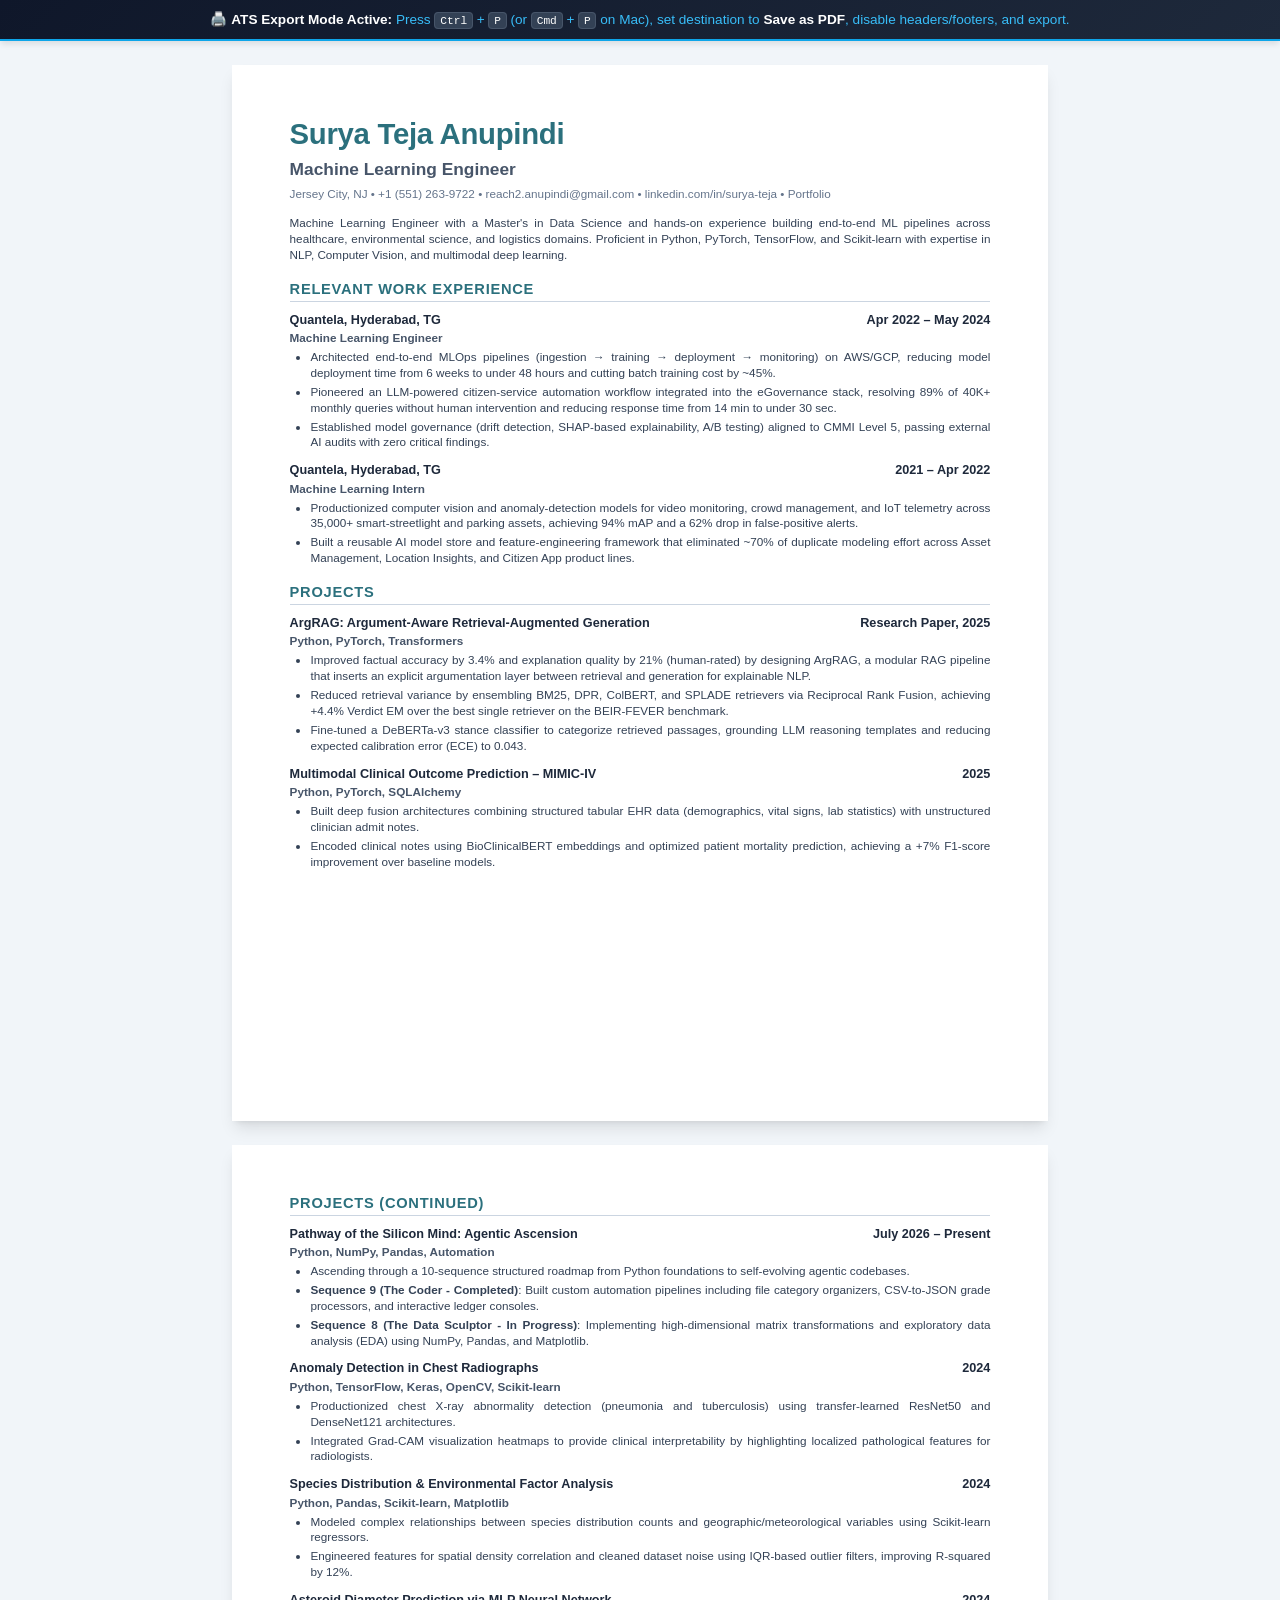
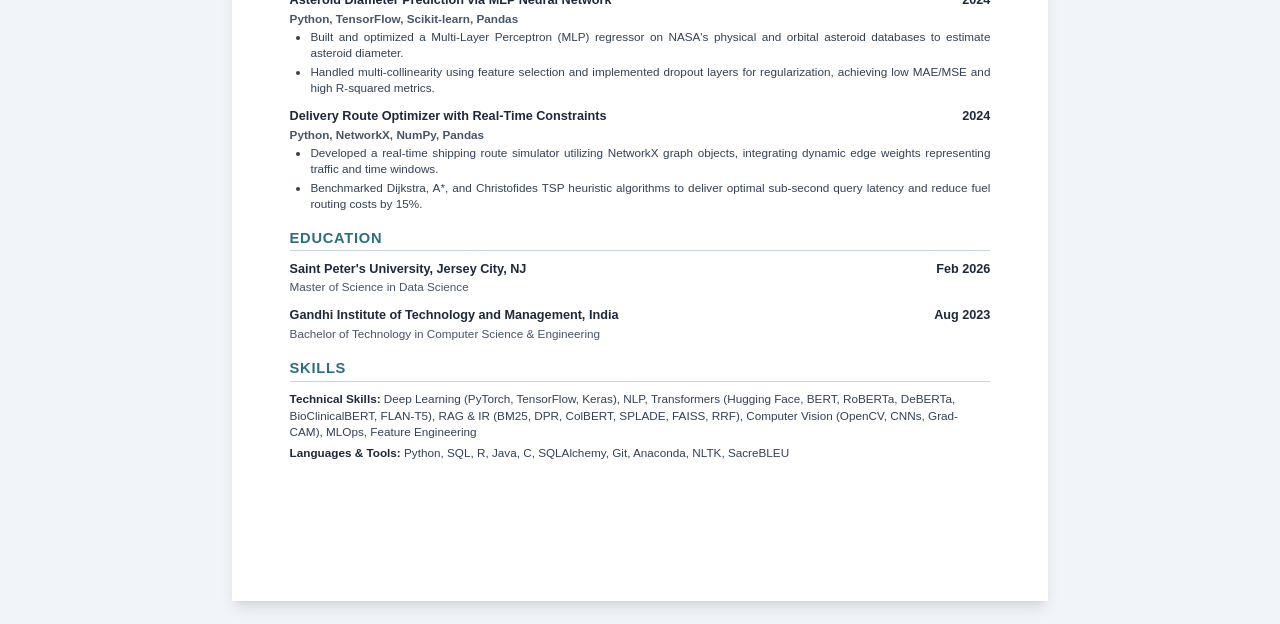
==== resume.html @ a3366402 "Update portfolio and resume with Sequence 9 climb and 2-page resume layout" ====
<!DOCTYPE html>
<html lang="en">
<head>
    <meta charset="UTF-8">
    <meta name="viewport" content="width=device-width, initial-scale=1.0">
    <title>Surya Teja Anupindi - Resume</title>
    <style>
        /* ==========================================================================
           Web View Styling (Screen Preview)
           ========================================================================== */
        body {
            background-color: #f1f5f9;
            color: #334155;
            font-family: 'Helvetica Neue', Helvetica, Arial, sans-serif;
            margin: 0;
            padding: 0;
            line-height: 1.4;
        }

        /* Top Instruction Banner */
        .instruction-banner {
            background: linear-gradient(135deg, #0f172a 0%, #1e293b 100%);
            color: #38bdf8;
            padding: 0.6rem;
            text-align: center;
            font-size: 0.85rem;
            border-bottom: 2px solid #0ea5e9;
            box-shadow: 0 4px 6px -1px rgba(0, 0, 0, 0.1);
        }
        .instruction-banner strong {
            color: #ffffff;
        }
        .instruction-banner kbd {
            background-color: #334155;
            border: 1px solid #475569;
            border-radius: 4px;
            color: #ffffff;
            padding: 0.1rem 0.3rem;
            font-size: 0.7rem;
            font-family: monospace;
        }

        /* Document Paper Setup */
        .resume-page {
            background-color: #ffffff;
            width: 8.5in;
            min-height: 11in;
            margin: 1.5rem auto;
            padding: 0.5in 0.6in;
            box-shadow: 0 10px 15px -3px rgba(0, 0, 0, 0.1), 0 4px 6px -4px rgba(0, 0, 0, 0.1);
            box-sizing: border-box;
        }

        /* Typography & Layout */
        .resume-header {
            margin-bottom: 0.8rem;
        }
        .name {
            font-size: 22pt;
            font-weight: 700;
            color: #2b707d; /* Teal Accent Color */
            margin: 0;
            letter-spacing: -0.01em;
        }
        .title {
            font-size: 13pt;
            font-weight: 600;
            color: #475569;
            margin: 0.2rem 0 0.3rem 0;
        }
        .contact-info {
            font-size: 8.8pt;
            color: #64748b;
            margin: 0;
        }
        .contact-info a {
            color: #64748b;
            text-decoration: none;
        }
        .contact-info a:hover {
            color: #2b707d;
        }

        /* Professional Summary */
        .summary-text {
            font-size: 8.8pt;
            color: #334155;
            margin-top: 0.8rem;
            margin-bottom: 0.8rem;
            text-align: justify;
            line-height: 1.35;
        }

        /* Section Headings with Divider Line */
        .section-header {
            font-size: 11pt;
            font-weight: bold;
            color: #2b707d; /* Teal Accent Color */
            margin-top: 1rem;
            margin-bottom: 0.6rem;
            text-transform: uppercase;
            letter-spacing: 0.05em;
            border-bottom: 1px solid #cbd5e1;
            padding-bottom: 0.1rem;
        }

        /* Entry Layout: Company / Location / Dates */
        .entry-container {
            margin-bottom: 0.75rem;
        }
        .entry-header {
            display: flex;
            justify-content: space-between;
            align-items: baseline;
            font-size: 9.5pt;
            margin-bottom: 0.05rem;
        }
        .company-name {
            font-weight: bold;
            color: #1e293b;
        }
        .entry-dates {
            font-weight: bold;
            color: #1e293b;
        }
        .entry-role {
            font-size: 8.8pt;
            font-weight: 600;
            color: #475569;
            margin-bottom: 0.15rem;
        }

        /* Bullet lists matching Resume Worded style */
        ul.bullets-list {
            margin: 0 0 0.4rem 0;
            padding-left: 1.3rem;
            font-size: 8.8pt;
            line-height: 1.35;
            color: #334155;
            list-style-type: disc;
        }
        ul.bullets-list li {
            margin-bottom: 0.2rem;
            text-align: justify;
        }

        /* Skills block key-value style */
        .skills-container {
            font-size: 8.8pt;
            line-height: 1.4;
            color: #334155;
        }
        .skills-row {
            margin-bottom: 0.3rem;
        }
        .skills-row strong {
            color: #1e293b;
        }

        /* ==========================================================================
           Print & Export Styling (Triggers on print/save to PDF)
           ========================================================================== */
        @media print {
            body {
                background-color: #ffffff;
                color: #000000;
                font-family: 'Helvetica Neue', Helvetica, Arial, sans-serif;
            }

            .instruction-banner {
                display: none !important;
            }

            .resume-page {
                width: 100%;
                height: 100%;
                margin: 0;
                padding: 0;
                box-shadow: none;
                page-break-after: always;
            }
            .resume-page:last-of-type {
                page-break-after: avoid;
            }

            .name {
                color: #2b707d !important;
                -webkit-print-color-adjust: exact;
                print-color-adjust: exact;
            }

            .section-header {
                color: #2b707d !important;
                border-bottom: 1px solid #cbd5e1;
                -webkit-print-color-adjust: exact;
                print-color-adjust: exact;
            }

            .company-name, .entry-dates {
                color: #000000;
            }

            .entry-role {
                color: #334155;
            }

            ul.bullets-list li {
                color: #000000;
            }

            .entry-container, .project-item {
                page-break-inside: avoid;
            }
            
            @page {
                size: letter;
                margin: 0.5in 0.5in;
            }
        }
    </style>
</head>
<body>

    <!-- Instruction Banner (Hidden during PDF prints) -->
    <div class="instruction-banner">
        🖨️ <strong>ATS Export Mode Active:</strong> Press <kbd>Ctrl</kbd> + <kbd>P</kbd> (or <kbd>Cmd</kbd> + <kbd>P</kbd> on Mac), set destination to <strong>Save as PDF</strong>, disable headers/footers, and export.
    </div>

    <!-- Paper Body -->
    <!-- Paper Body -->
    <div class="resume-page" id="page-1">
        
        <!-- Header -->
        <div class="resume-header">
            <h1 class="name">Surya Teja Anupindi</h1>
            <div class="title">Machine Learning Engineer</div>
            <p class="contact-info">
                Jersey City, NJ &bull; +1 (551) 263-9722 &bull; <a href="mailto:reach2.anupindi@gmail.com">reach2.anupindi@gmail.com</a> &bull; <a href="https://linkedin.com">linkedin.com/in/surya-teja</a> &bull; <a href="https://gehrmansparrow-dev.github.io/Portfolio/">Portfolio</a>
            </p>
        </div>

        <!-- Summary -->
        <p class="summary-text">
            Machine Learning Engineer with a Master's in Data Science and hands-on experience building end-to-end ML pipelines across healthcare, environmental science, and logistics domains. Proficient in Python, PyTorch, TensorFlow, and Scikit-learn with expertise in NLP, Computer Vision, and multimodal deep learning.
        </p>

        <!-- Section: Experience -->
        <div class="section-header">Relevant Work Experience</div>
        
        <div class="entry-container">
            <div class="entry-header">
                <span class="company-name">Quantela, Hyderabad, TG</span>
                <span class="entry-dates">Apr 2022 &ndash; May 2024</span>
            </div>
            <div class="entry-role">Machine Learning Engineer</div>
            <ul class="bullets-list">
                <li>Architected end-to-end MLOps pipelines (ingestion &rarr; training &rarr; deployment &rarr; monitoring) on AWS/GCP, reducing model deployment time from 6 weeks to under 48 hours and cutting batch training cost by ~45%.</li>
                <li>Pioneered an LLM-powered citizen-service automation workflow integrated into the eGovernance stack, resolving 89% of 40K+ monthly queries without human intervention and reducing response time from 14 min to under 30 sec.</li>
                <li>Established model governance (drift detection, SHAP-based explainability, A/B testing) aligned to CMMI Level 5, passing external AI audits with zero critical findings.</li>
            </ul>
        </div>

        <div class="entry-container">
            <div class="entry-header">
                <span class="company-name">Quantela, Hyderabad, TG</span>
                <span class="entry-dates">2021 &ndash; Apr 2022</span>
            </div>
            <div class="entry-role">Machine Learning Intern</div>
            <ul class="bullets-list">
                <li>Productionized computer vision and anomaly-detection models for video monitoring, crowd management, and IoT telemetry across 35,000+ smart-streetlight and parking assets, achieving 94% mAP and a 62% drop in false-positive alerts.</li>
                <li>Built a reusable AI model store and feature-engineering framework that eliminated ~70% of duplicate modeling effort across Asset Management, Location Insights, and Citizen App product lines.</li>
            </ul>
        </div>

        <!-- Section: Projects -->
        <div class="section-header">Projects</div>

        <div class="entry-container">
            <div class="entry-header">
                <span class="company-name">ArgRAG: Argument-Aware Retrieval-Augmented Generation</span>
                <span class="entry-dates">Research Paper, 2025</span>
            </div>
            <div class="entry-role">Python, PyTorch, Transformers</div>
            <ul class="bullets-list">
                <li>Improved factual accuracy by 3.4% and explanation quality by 21% (human-rated) by designing ArgRAG, a modular RAG pipeline that inserts an explicit argumentation layer between retrieval and generation for explainable NLP.</li>
                <li>Reduced retrieval variance by ensembling BM25, DPR, ColBERT, and SPLADE retrievers via Reciprocal Rank Fusion, achieving +4.4% Verdict EM over the best single retriever on the BEIR-FEVER benchmark.</li>
                <li>Fine-tuned a DeBERTa-v3 stance classifier to categorize retrieved passages, grounding LLM reasoning templates and reducing expected calibration error (ECE) to 0.043.</li>
            </ul>
        </div>

        <div class="entry-container">
            <div class="entry-header">
                <span class="company-name">Multimodal Clinical Outcome Prediction &ndash; MIMIC-IV</span>
                <span class="entry-dates">2025</span>
            </div>
            <div class="entry-role">Python, PyTorch, SQLAlchemy</div>
            <ul class="bullets-list">
                <li>Built deep fusion architectures combining structured tabular EHR data (demographics, vital signs, lab statistics) with unstructured clinician admit notes.</li>
                <li>Encoded clinical notes using BioClinicalBERT embeddings and optimized patient mortality prediction, achieving a +7% F1-score improvement over baseline models.</li>
            </ul>
        </div>

    </div>

    <div class="resume-page" id="page-2">
        
        <!-- Section: Projects (Continued) -->
        <div class="section-header" style="margin-top: 0;">Projects (Continued)</div>

        <div class="entry-container">
            <div class="entry-header">
                <span class="company-name">Pathway of the Silicon Mind: Agentic Ascension</span>
                <span class="entry-dates">July 2026 &ndash; Present</span>
            </div>
            <div class="entry-role">Python, NumPy, Pandas, Automation</div>
            <ul class="bullets-list">
                <li>Ascending through a 10-sequence structured roadmap from Python foundations to self-evolving agentic codebases.</li>
                <li><strong>Sequence 9 (The Coder - Completed)</strong>: Built custom automation pipelines including file category organizers, CSV-to-JSON grade processors, and interactive ledger consoles.</li>
                <li><strong>Sequence 8 (The Data Sculptor - In Progress)</strong>: Implementing high-dimensional matrix transformations and exploratory data analysis (EDA) using NumPy, Pandas, and Matplotlib.</li>
            </ul>
        </div>

        <div class="entry-container">
            <div class="entry-header">
                <span class="company-name">Anomaly Detection in Chest Radiographs</span>
                <span class="entry-dates">2024</span>
            </div>
            <div class="entry-role">Python, TensorFlow, Keras, OpenCV, Scikit-learn</div>
            <ul class="bullets-list">
                <li>Productionized chest X-ray abnormality detection (pneumonia and tuberculosis) using transfer-learned ResNet50 and DenseNet121 architectures.</li>
                <li>Integrated Grad-CAM visualization heatmaps to provide clinical interpretability by highlighting localized pathological features for radiologists.</li>
            </ul>
        </div>

        <div class="entry-container">
            <div class="entry-header">
                <span class="company-name">Species Distribution &amp; Environmental Factor Analysis</span>
                <span class="entry-dates">2024</span>
            </div>
            <div class="entry-role">Python, Pandas, Scikit-learn, Matplotlib</div>
            <ul class="bullets-list">
                <li>Modeled complex relationships between species distribution counts and geographic/meteorological variables using Scikit-learn regressors.</li>
                <li>Engineered features for spatial density correlation and cleaned dataset noise using IQR-based outlier filters, improving R-squared by 12%.</li>
            </ul>
        </div>

        <div class="entry-container">
            <div class="entry-header">
                <span class="company-name">Asteroid Diameter Prediction via MLP Neural Network</span>
                <span class="entry-dates">2024</span>
            </div>
            <div class="entry-role">Python, TensorFlow, Scikit-learn, Pandas</div>
            <ul class="bullets-list">
                <li>Built and optimized a Multi-Layer Perceptron (MLP) regressor on NASA's physical and orbital asteroid databases to estimate asteroid diameter.</li>
                <li>Handled multi-collinearity using feature selection and implemented dropout layers for regularization, achieving low MAE/MSE and high R-squared metrics.</li>
            </ul>
        </div>

        <div class="entry-container">
            <div class="entry-header">
                <span class="company-name">Delivery Route Optimizer with Real-Time Constraints</span>
                <span class="entry-dates">2024</span>
            </div>
            <div class="entry-role">Python, NetworkX, NumPy, Pandas</div>
            <ul class="bullets-list">
                <li>Developed a real-time shipping route simulator utilizing NetworkX graph objects, integrating dynamic edge weights representing traffic and time windows.</li>
                <li>Benchmarked Dijkstra, A*, and Christofides TSP heuristic algorithms to deliver optimal sub-second query latency and reduce fuel routing costs by 15%.</li>
            </ul>
        </div>

        <!-- Section: Education -->
        <div class="section-header">Education</div>
        
        <div class="entry-container">
            <div class="entry-header">
                <span class="company-name">Saint Peter's University, Jersey City, NJ</span>
                <span class="entry-dates">Feb 2026</span>
            </div>
            <div class="entry-role" style="font-weight: normal;">Master of Science in Data Science</div>
        </div>

        <div class="entry-container">
            <div class="entry-header">
                <span class="company-name">Gandhi Institute of Technology and Management, India</span>
                <span class="entry-dates">Aug 2023</span>
            </div>
            <div class="entry-role" style="font-weight: normal;">Bachelor of Technology in Computer Science & Engineering</div>
        </div>

        <!-- Section: Skills -->
        <div class="section-header">Skills</div>
        <div class="skills-container">
            <div class="skills-row">
                <strong>Technical Skills:</strong> Deep Learning (PyTorch, TensorFlow, Keras), NLP, Transformers (Hugging Face, BERT, RoBERTa, DeBERTa, BioClinicalBERT, FLAN-T5), RAG &amp; IR (BM25, DPR, ColBERT, SPLADE, FAISS, RRF), Computer Vision (OpenCV, CNNs, Grad-CAM), MLOps, Feature Engineering
            </div>
            <div class="skills-row">
                <strong>Languages &amp; Tools:</strong> Python, SQL, R, Java, C, SQLAlchemy, Git, Anaconda, NLTK, SacreBLEU
            </div>
        </div>

    </div>
</body>
</html>
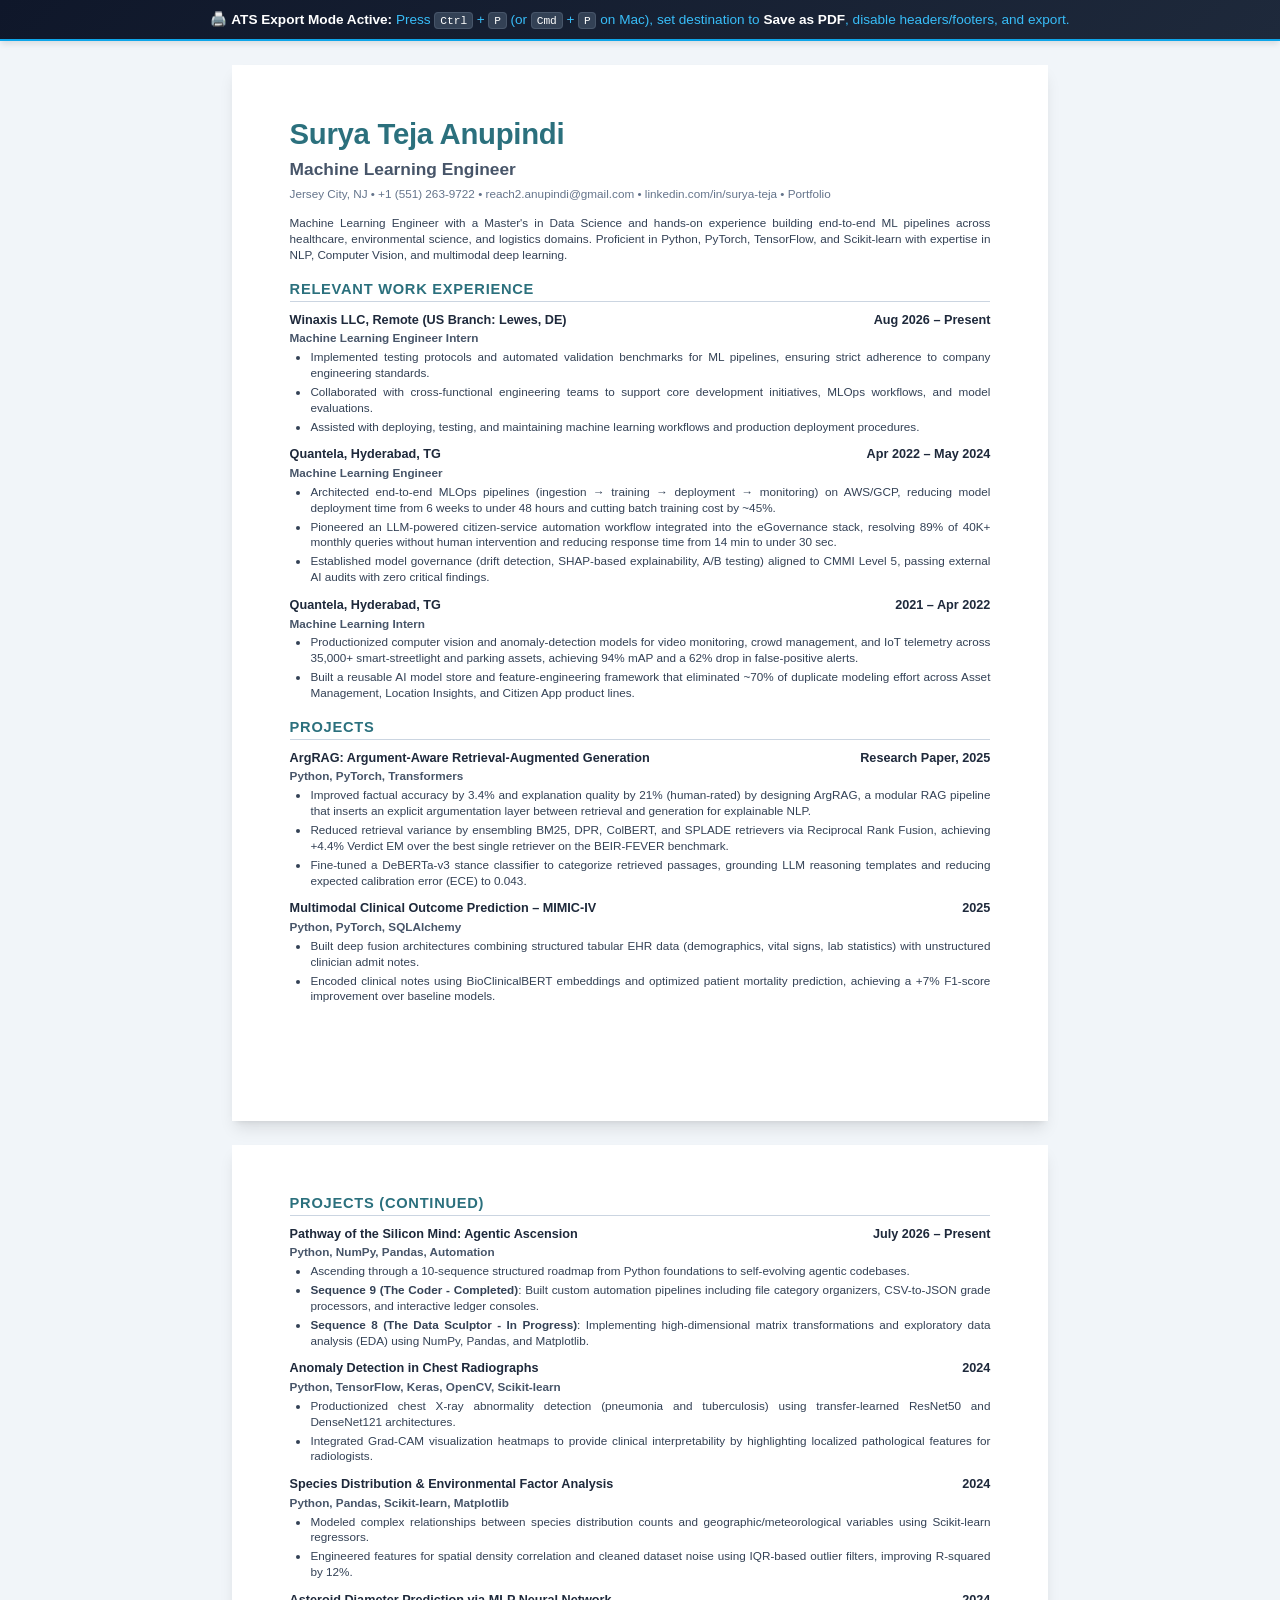
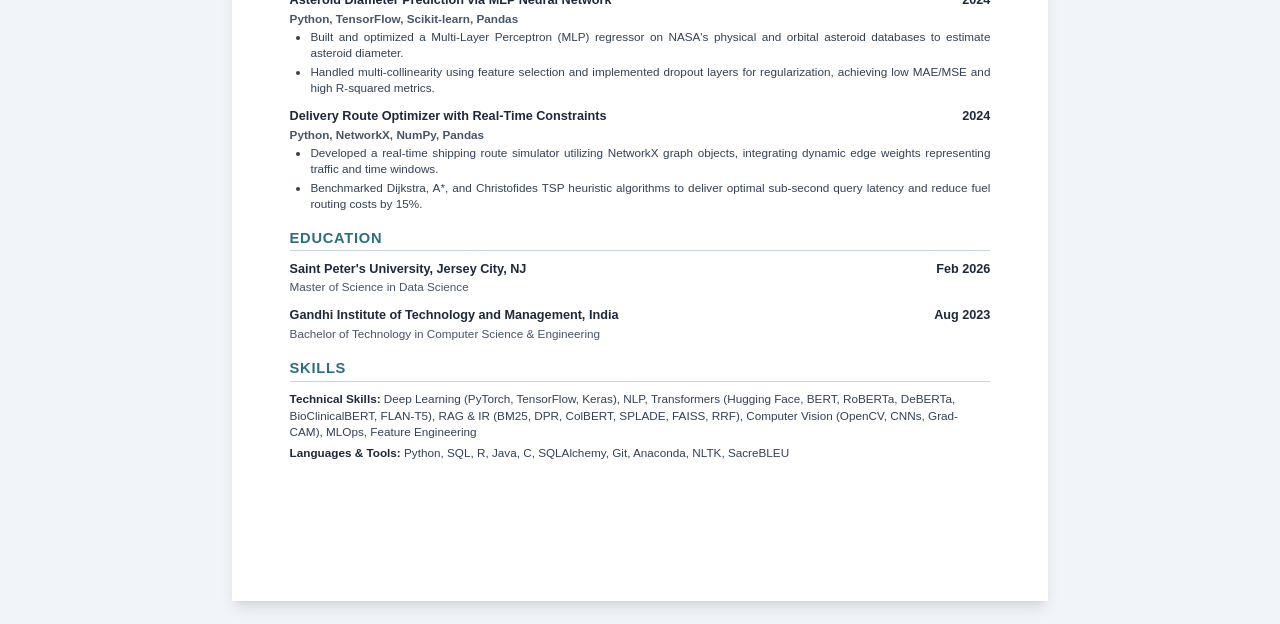
==== commit 6e8b5182: "Redesign portfolio to Mitchell Sparrow style and add Winaxis LLC experience" ====
--- a/resume.html
+++ b/resume.html
@@ -175,7 +175,7 @@
                 width: 100%;
                 height: 100%;
                 margin: 0;
-                padding: 0;
+                padding: 0 !important;
                 box-shadow: none;
                 page-break-after: always;
             }
@@ -249,6 +249,19 @@
         
         <div class="entry-container">
             <div class="entry-header">
+                <span class="company-name">Winaxis LLC, Remote (US Branch: Lewes, DE)</span>
+                <span class="entry-dates">Aug 2026 &ndash; Present</span>
+            </div>
+            <div class="entry-role">Machine Learning Engineer Intern</div>
+            <ul class="bullets-list">
+                <li>Implemented testing protocols and automated validation benchmarks for ML pipelines, ensuring strict adherence to company engineering standards.</li>
+                <li>Collaborated with cross-functional engineering teams to support core development initiatives, MLOps workflows, and model evaluations.</li>
+                <li>Assisted with deploying, testing, and maintaining machine learning workflows and production deployment procedures.</li>
+            </ul>
+        </div>
+
+        <div class="entry-container">
+            <div class="entry-header">
                 <span class="company-name">Quantela, Hyderabad, TG</span>
                 <span class="entry-dates">Apr 2022 &ndash; May 2024</span>
             </div>
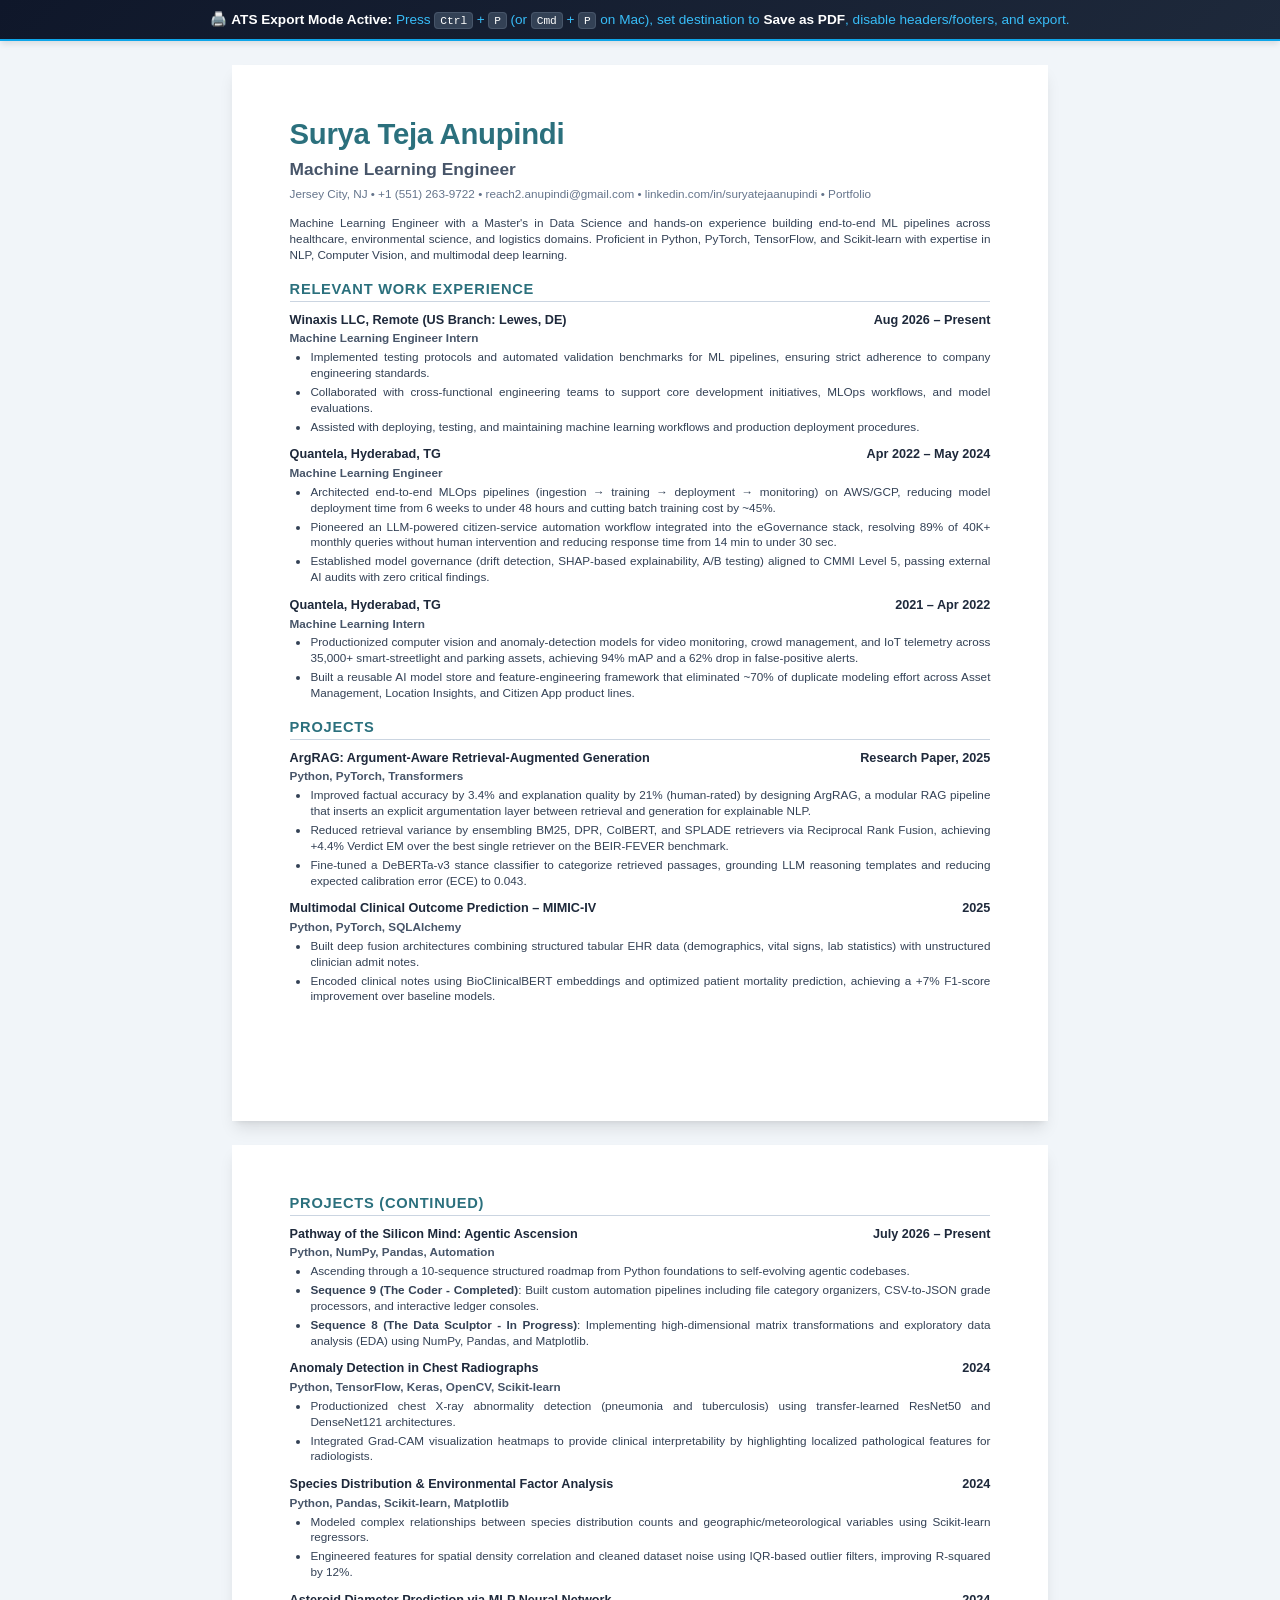
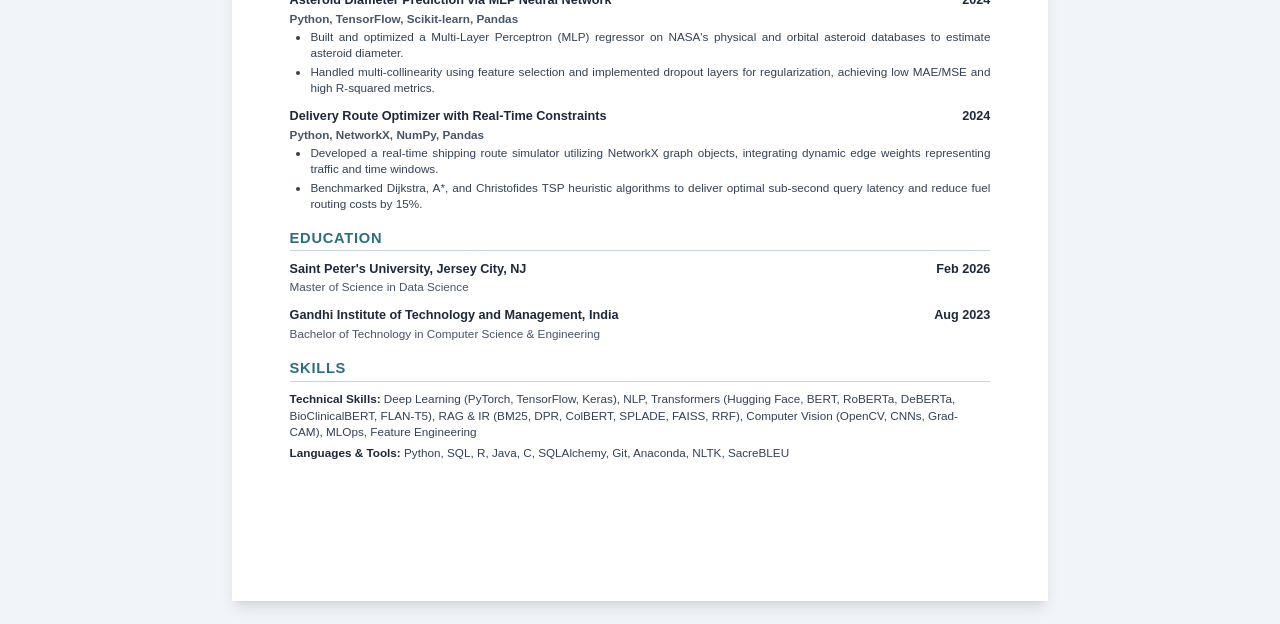
==== commit 8eda9e73: "Update LinkedIn profile link to suryatejaanupindi" ====
--- a/resume.html
+++ b/resume.html
@@ -235,7 +235,7 @@
             <h1 class="name">Surya Teja Anupindi</h1>
             <div class="title">Machine Learning Engineer</div>
             <p class="contact-info">
-                Jersey City, NJ &bull; +1 (551) 263-9722 &bull; <a href="mailto:reach2.anupindi@gmail.com">reach2.anupindi@gmail.com</a> &bull; <a href="https://linkedin.com">linkedin.com/in/surya-teja</a> &bull; <a href="https://gehrmansparrow-dev.github.io/Portfolio/">Portfolio</a>
+                Jersey City, NJ &bull; +1 (551) 263-9722 &bull; <a href="mailto:reach2.anupindi@gmail.com">reach2.anupindi@gmail.com</a> &bull; <a href="https://www.linkedin.com/in/suryatejaanupindi" target="_blank" rel="noopener noreferrer">linkedin.com/in/suryatejaanupindi</a> &bull; <a href="https://gehrmansparrow-dev.github.io/Portfolio/">Portfolio</a>
             </p>
         </div>
 
